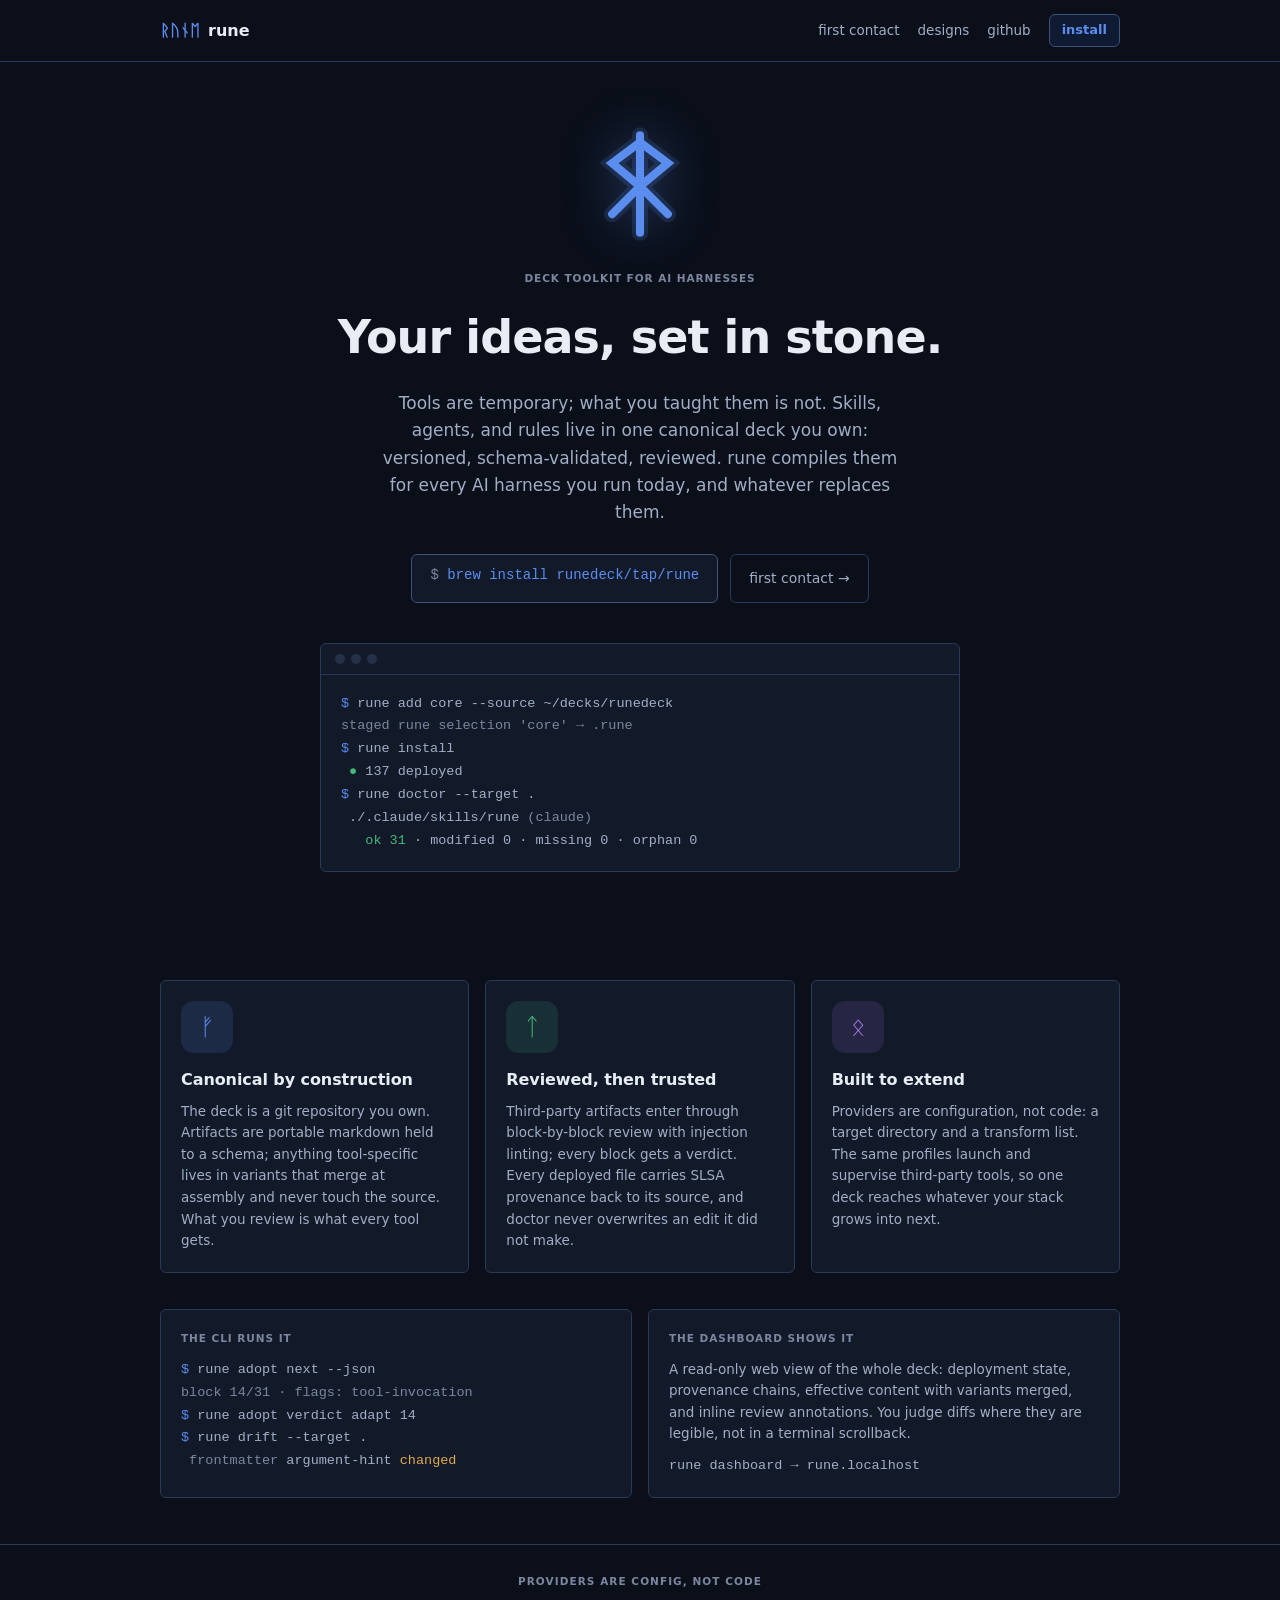
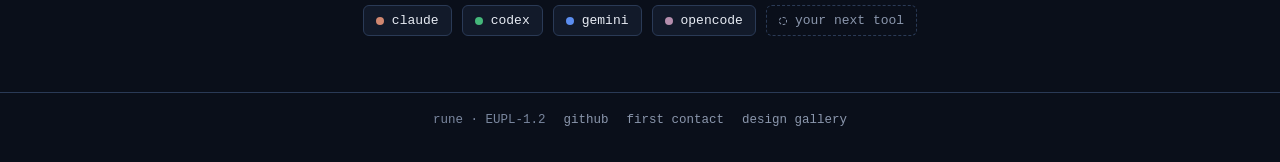
==== index.html @ 2b4632fe "feat: runedeck site with the bindrune design, gallery, and deploy config" ====
<!doctype html>
<html lang="en">
<head>
<meta charset="utf-8">
<meta name="viewport" content="width=device-width, initial-scale=1">
<title>rune · your ideas, set in stone</title>
<meta name="description" content="One canonical deck of skills, agents, and rules, compiled for every AI harness. Versioned, schema-validated, reviewed.">
<meta property="og:type" content="website">
<meta property="og:site_name" content="runedeck">
<meta property="og:title" content="rune · your ideas, set in stone">
<meta property="og:description" content="One canonical deck of skills, agents, and rules, compiled for every AI harness. Versioned, schema-validated, reviewed.">
<meta property="og:url" content="https://runedeck.ai/">
<meta property="og:image" content="https://runedeck.ai/shared/og.png">
<meta property="og:image:width" content="1200">
<meta property="og:image:height" content="630">
<meta name="twitter:card" content="summary_large_image">
<link rel="icon" type="image/svg+xml" href="shared/favicon.svg">
<link rel="stylesheet" href="shared/tokens.css">
<style>
    * { box-sizing: border-box; margin: 0; }
    body { background: var(--bg); color: var(--text); font: 15px/1.6 var(--sans); -webkit-font-smoothing: antialiased; }
    a { color: var(--accent); text-decoration: none; }
    .wrap { max-width: 960px; margin: 0 auto; padding: 0 24px; }

    nav { border-bottom: 1px solid var(--border); }
    .nav-inner { display: flex; align-items: center; gap: 20px; padding: 14px 0; }
    .brand { font-weight: 700; font-size: 16px; }
    .brand .glyphs { color: var(--accent); margin-right: 8px; }
    .nav-links { margin-left: auto; display: flex; align-items: center; gap: 18px; font-size: 13.5px; }
    .nav-links a { color: var(--text-dim); } .nav-links a:hover { color: var(--text); }
    .nav-cta { background: var(--accent-soft); color: var(--accent) !important; border: 1px solid var(--border-strong);
               padding: 5px 12px; border-radius: var(--radius); font-size: 13px; font-weight: 600; }

    .hero { padding: 64px 0 56px; text-align: center; }
    .emblem { width: 116px; height: 116px; margin: 0 auto 28px; display: block;
              filter: drop-shadow(0 0 24px rgba(91,141,239,0.38)); }
    .emblem path { stroke: var(--accent); stroke-width: 7; stroke-linecap: round; fill: none; }
    .emblem .shadowstroke { stroke: rgba(91,141,239,0.16); stroke-width: 14; }
    .eyebrow { font-size: 10.5px; font-weight: 700; text-transform: uppercase; letter-spacing: 0.09em;
               color: var(--muted); margin-bottom: 14px; }
    h1 { font-size: 46px; font-weight: 700; letter-spacing: -0.02em; }
    .sub { margin: 16px auto 28px; font-size: 17px; color: var(--text-dim); max-width: 540px; }
    .cta-row { display: flex; justify-content: center; gap: 12px; flex-wrap: wrap; }
    .install { background: var(--surface); border: 1px solid var(--border-strong); border-radius: var(--radius);
               padding: 12px 18px; font: 14px var(--mono); }
    .install .dollar { color: var(--muted); }
    .install b { color: var(--accent); font-weight: 400; }
    .ghost { border: 1px solid var(--border); border-radius: var(--radius); padding: 12px 18px;
             font-size: 14px; color: var(--text-dim); }
    .ghost:hover { border-color: var(--border-strong); color: var(--text); }

    .term { background: var(--surface); border: 1px solid var(--border); border-radius: var(--radius);
            max-width: 640px; margin: 40px auto 0; overflow: hidden; text-align: left; }
    .term-bar { display: flex; gap: 6px; padding: 10px 14px; border-bottom: 1px solid var(--border); }
    .term-bar i { width: 10px; height: 10px; border-radius: 50%; background: var(--surface3); }
    .term pre { padding: 18px 20px; font: 13.5px/1.7 var(--mono); overflow-x: auto; color: var(--text-dim); }
    .p { color: var(--accent); } .ok { color: var(--green); } .d { color: var(--muted); }

    .cards { display: grid; grid-template-columns: repeat(auto-fit, minmax(270px, 1fr)); gap: 16px; padding: 52px 0 30px; }
    .card { background: var(--surface); border: 1px solid var(--border); border-radius: var(--radius);
            padding: 20px; text-align: left; transition: border-color 0.12s, transform 0.2s; }
    .card:hover { border-color: var(--border-strong); transform: scale(1.015); }
    .card .icon { width: 52px; height: 52px; border-radius: 13px; display: grid; place-items: center;
                  font-size: 24px; margin-bottom: 14px; }
    .ic-deploy { background: rgba(91,141,239,0.14); color: var(--accent); }
    .ic-trust  { background: rgba(68,183,122,0.14); color: var(--green); }
    .ic-adopt  { background: rgba(163,116,224,0.14); color: var(--purple); }
    .card h3 { font-size: 16px; font-weight: 620; letter-spacing: -0.005em; margin-bottom: 8px; }
    .card p { font-size: 13.5px; color: var(--text-dim); }

    .surfaces { display: grid; grid-template-columns: repeat(auto-fit, minmax(300px, 1fr)); gap: 16px; padding: 6px 0 46px; }
    .surface { background: var(--surface); border: 1px solid var(--border); border-radius: var(--radius); padding: 20px; text-align: left; }
    .surface .label { font-size: 10.5px; font-weight: 700; text-transform: uppercase; letter-spacing: 0.09em; color: var(--muted); margin-bottom: 12px; }
    .surface pre { font: 13.5px/1.7 var(--mono); overflow-x: auto; color: var(--text-dim); }
    .surface p { font-size: 13.5px; color: var(--text-dim); }
    .surface p + p { margin-top: 10px; }
    .mono-note { font-family: var(--mono); color: var(--muted); }
    .a { color: var(--amber); }

    .prov { text-align: center; border-top: 1px solid var(--border); padding: 28px 0 56px; }
    .prov .label { font-size: 10.5px; font-weight: 700; text-transform: uppercase; letter-spacing: 0.1em;
                   color: var(--muted); margin-bottom: 16px; }
    .chips { display: flex; justify-content: center; flex-wrap: wrap; gap: 10px; }
    .chip { display: inline-flex; align-items: center; gap: 8px; border: 1px solid var(--border);
            background: var(--surface); border-radius: var(--radius); padding: 7px 12px; font: 13px var(--mono); }
    .chip i { width: 8px; height: 8px; border-radius: 50%; }
    .chip-next { border-style: dashed; color: var(--dim); background: transparent; }
    .chip-next i { border: 1px dashed var(--dim); background: transparent; }

    footer { border-top: 1px solid var(--border); padding: 20px 0 34px; font: 12.5px var(--mono);
             color: var(--muted); display: flex; gap: 18px; justify-content: center; }
    footer a { color: var(--dim); }
</style>
</head>
<body>
<nav><div class="wrap nav-inner">
    <span class="brand"><span class="glyphs">ᚱᚢᚾᛖ</span>rune</span>
    <div class="nav-links">
        <a href="first-contact/">first contact</a>
        <a href="designs/">designs</a>
        <a href="https://github.com/runedeck">github</a>
        <a class="nav-cta" href="#install">install</a>
    </div>
</div></nav>

<header class="hero wrap">
    <svg class="emblem" viewBox="0 0 100 100" role="img" aria-label="bindrune of raido and dagaz">
        <path class="shadowstroke" d="M50 8 V92 M50 14 L74 32 L50 52 M50 52 L74 76 M50 14 L26 32 L50 52 M50 52 L26 76"/>
        <path d="M50 8 V92"/>
        <path d="M50 14 L74 32 L50 52 L74 76"/>
        <path d="M50 14 L26 32 L50 52 L26 76"/>
    </svg>
    <div class="eyebrow">deck toolkit for AI harnesses</div>
    <h1>Your ideas, set in stone.</h1>
    <p class="sub">Tools are temporary; what you taught them is not. Skills, agents, and rules
       live in one canonical deck you own: versioned, schema-validated, reviewed. rune
       compiles them for every AI harness you run today, and whatever replaces them.</p>
    <div class="cta-row" id="install">
        <span class="install"><span class="dollar">$</span> <b>brew install runedeck/tap/rune</b></span>
        <a class="ghost" href="first-contact/">first contact →</a>
    </div>
    <div class="term">
        <div class="term-bar"><i></i><i></i><i></i></div>
        <pre><span class="p">$</span> rune add core --source ~/decks/runedeck
<span class="d">staged rune selection 'core' → .rune</span>
<span class="p">$</span> rune install
 <span class="ok">●</span> 137 deployed
<span class="p">$</span> rune doctor --target .
 ./.claude/skills/rune <span class="d">(claude)</span>
   <span class="ok">ok 31</span> · modified 0 · missing 0 · orphan 0</pre>
    </div>
</header>

<section class="wrap cards">
    <div class="card"><div class="icon ic-deploy">ᚠ</div>
        <h3>Canonical by construction</h3>
        <p>The deck is a git repository you own. Artifacts are portable markdown held to a
           schema; anything tool-specific lives in variants that merge at assembly and never
           touch the source. What you review is what every tool gets.</p></div>
    <div class="card"><div class="icon ic-trust">ᛏ</div>
        <h3>Reviewed, then trusted</h3>
        <p>Third-party artifacts enter through block-by-block review with injection linting;
           every block gets a verdict. Every deployed file carries SLSA provenance back to its
           source, and doctor never overwrites an edit it did not make.</p></div>
    <div class="card"><div class="icon ic-adopt">ᛟ</div>
        <h3>Built to extend</h3>
        <p>Providers are configuration, not code: a target directory and a transform list.
           The same profiles launch and supervise third-party tools, so one deck reaches
           whatever your stack grows into next.</p></div>
</section>

<section class="wrap surfaces">
    <div class="surface">
        <div class="label">the cli runs it</div>
        <pre><span class="p">$</span> rune adopt next --json
<span class="d">block 14/31 · flags: tool-invocation</span>
<span class="p">$</span> rune adopt verdict adapt 14
<span class="p">$</span> rune drift --target .
 <span class="d">frontmatter</span> argument-hint <span class="a">changed</span></pre>
    </div>
    <div class="surface">
        <div class="label">the dashboard shows it</div>
        <p>A read-only web view of the whole deck: deployment state, provenance chains,
           effective content with variants merged, and inline review annotations.
           You judge diffs where they are legible, not in a terminal scrollback.</p>
        <p class="mono-note">rune dashboard → rune.localhost</p>
    </div>
</section>

<section class="prov">
    <div class="label">providers are config, not code</div>
    <div class="chips">
        <span class="chip"><i style="background:var(--hx-claude)"></i>claude</span>
        <span class="chip"><i style="background:var(--hx-codex)"></i>codex</span>
        <span class="chip"><i style="background:var(--hx-gemini)"></i>gemini</span>
        <span class="chip"><i style="background:var(--hx-opencode)"></i>opencode</span>
        <span class="chip chip-next"><i></i>your next tool</span>
    </div>
</section>

<footer>
    <span>rune · EUPL-1.2</span>
    <a href="https://github.com/runedeck">github</a>
    <a href="first-contact/">first contact</a>
    <a href="designs/">design gallery</a>
</footer>
</body>
</html>
---- shared/tokens.css ----
/* runedeck design tokens, extracted from the rune dashboard and CLI sheet. */
:root {
    /* dashboard surfaces */
    --bg: #0a0f1a;
    --surface: #121a2a;
    --surface2: #1a2438;
    --surface3: #243149;
    --border: #2a3a56;
    --border-strong: #3e5177;

    /* dashboard text ramp */
    --text: #e8ecf4;
    --text-dim: #a1aec5;
    --muted: #7a879f;
    --dim: #8b97ad;

    /* accents: web blue vs terminal cyan is the open brand axis */
    --accent: #5b8def;
    --accent-soft: #1e3a7a44;
    --cyan: #7dcfff;

    /* status */
    --green: #44b77a;
    --green-soft: #0f3d2a;
    --amber: #e0a94a;
    --amber-soft: #3d2d0f;
    --red: #e15555;
    --red-soft: #3d1515;
    --purple: #a374e0;

    /* terminal truecolor sheet (Tokyo Night) */
    --tn-bg: #1a1b26;
    --tn-panel: #16161e;
    --tn-text: #c0caf5;
    --tn-green: #9ece6a;
    --tn-amber: #e0af68;
    --tn-red: #f7768e;
    --tn-violet: #bb9af7;

    /* harness quartet */
    --hx-claude: #d08770;
    --hx-codex: #44b77a;
    --hx-gemini: #5b8def;
    --hx-opencode: #b48ead;

    /* shape and type */
    --radius: 6px;
    --mono: 'SF Mono', 'Cascadia Code', 'JetBrains Mono', Menlo, monospace;
    --sans: -apple-system, BlinkMacSystemFont, 'SF Pro Text', 'Segoe UI', system-ui, sans-serif;
    --serif: 'New York', Georgia, 'Times New Roman', serif;
}
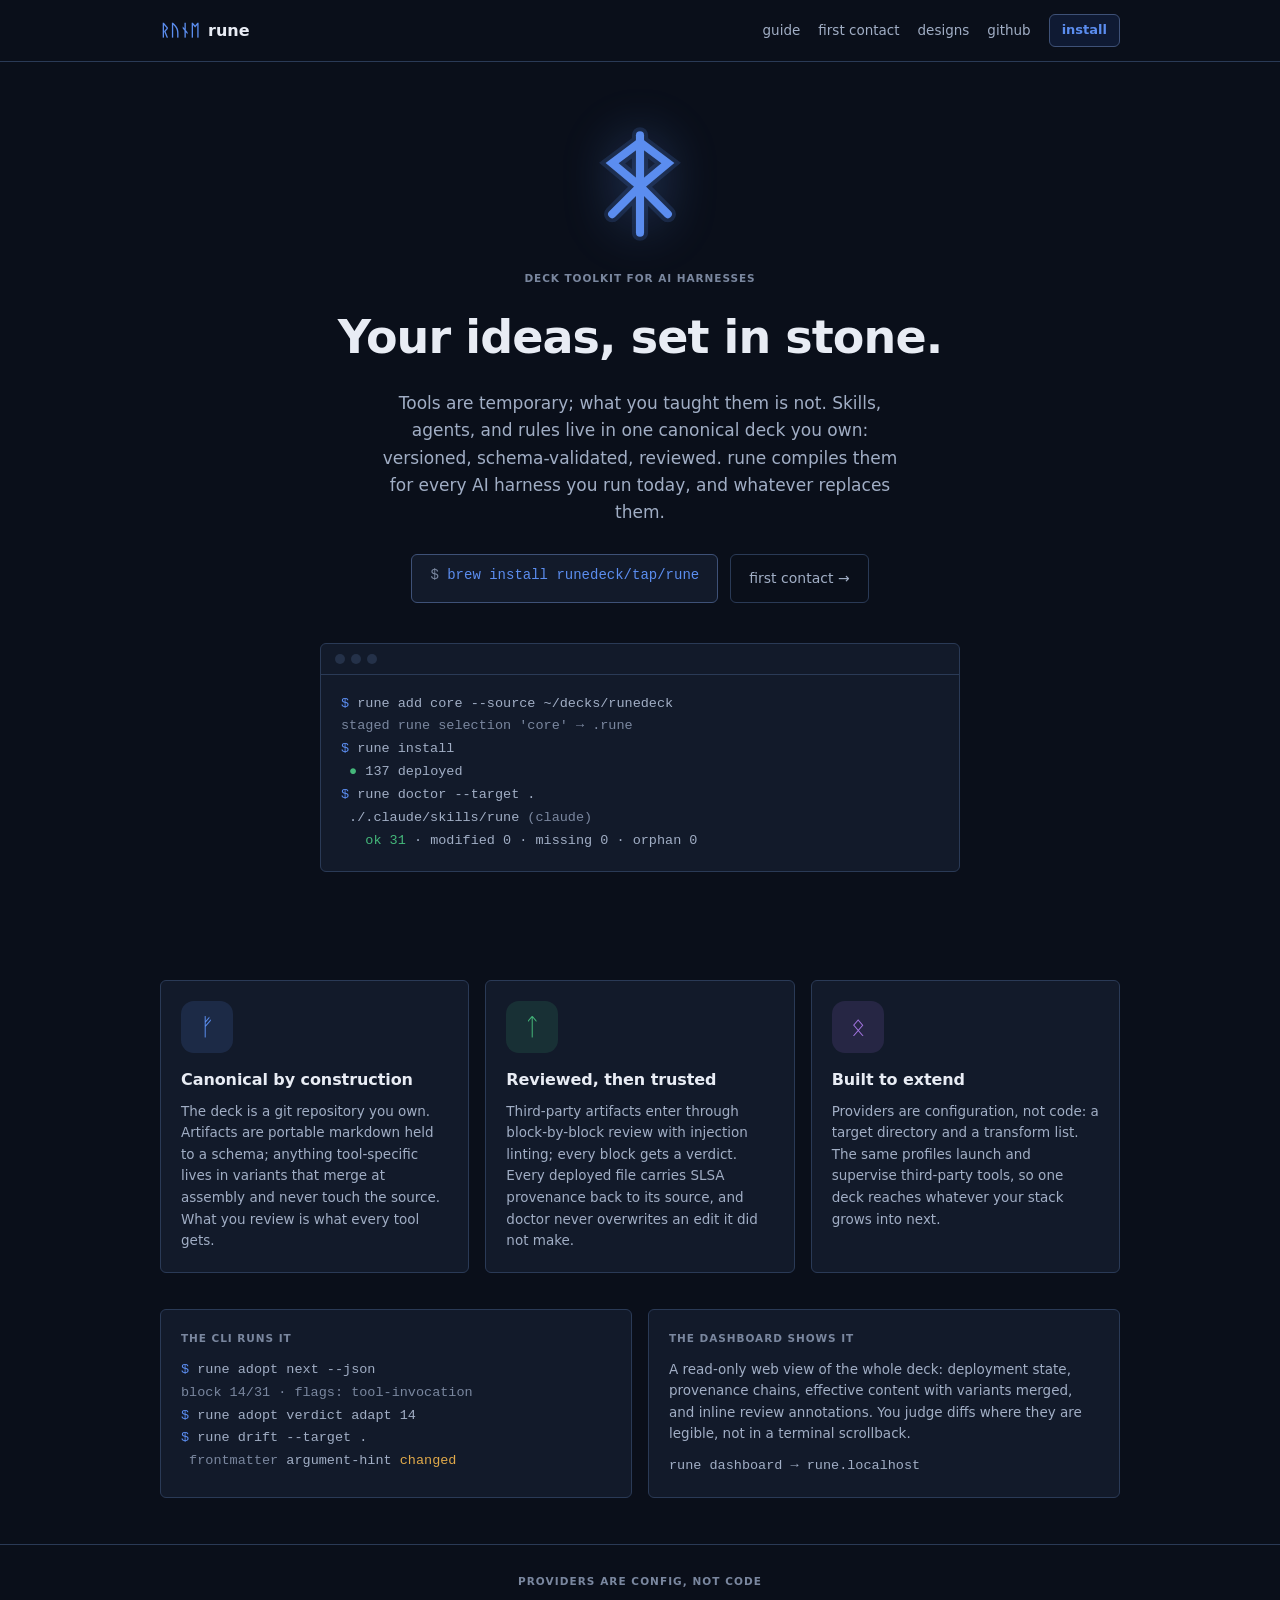
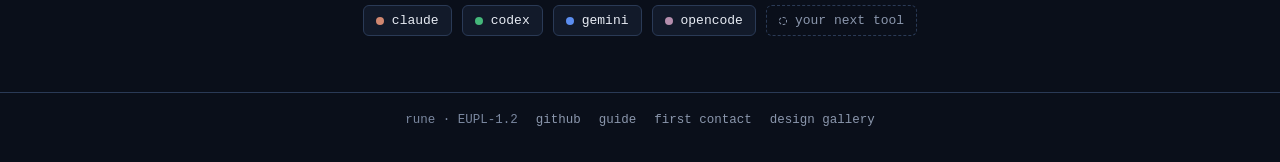
==== commit 57a91cfe: "feat: field guide to runes, council-reviewed" ====
--- a/index.html
+++ b/index.html
@@ -96,6 +96,7 @@
 <nav><div class="wrap nav-inner">
     <span class="brand"><span class="glyphs">ᚱᚢᚾᛖ</span>rune</span>
     <div class="nav-links">
+        <a href="guide/">guide</a>
         <a href="first-contact/">first contact</a>
         <a href="designs/">designs</a>
         <a href="https://github.com/runedeck">github</a>
@@ -181,6 +182,7 @@
 <footer>
     <span>rune · EUPL-1.2</span>
     <a href="https://github.com/runedeck">github</a>
+    <a href="guide/">guide</a>
     <a href="first-contact/">first contact</a>
     <a href="designs/">design gallery</a>
 </footer>
